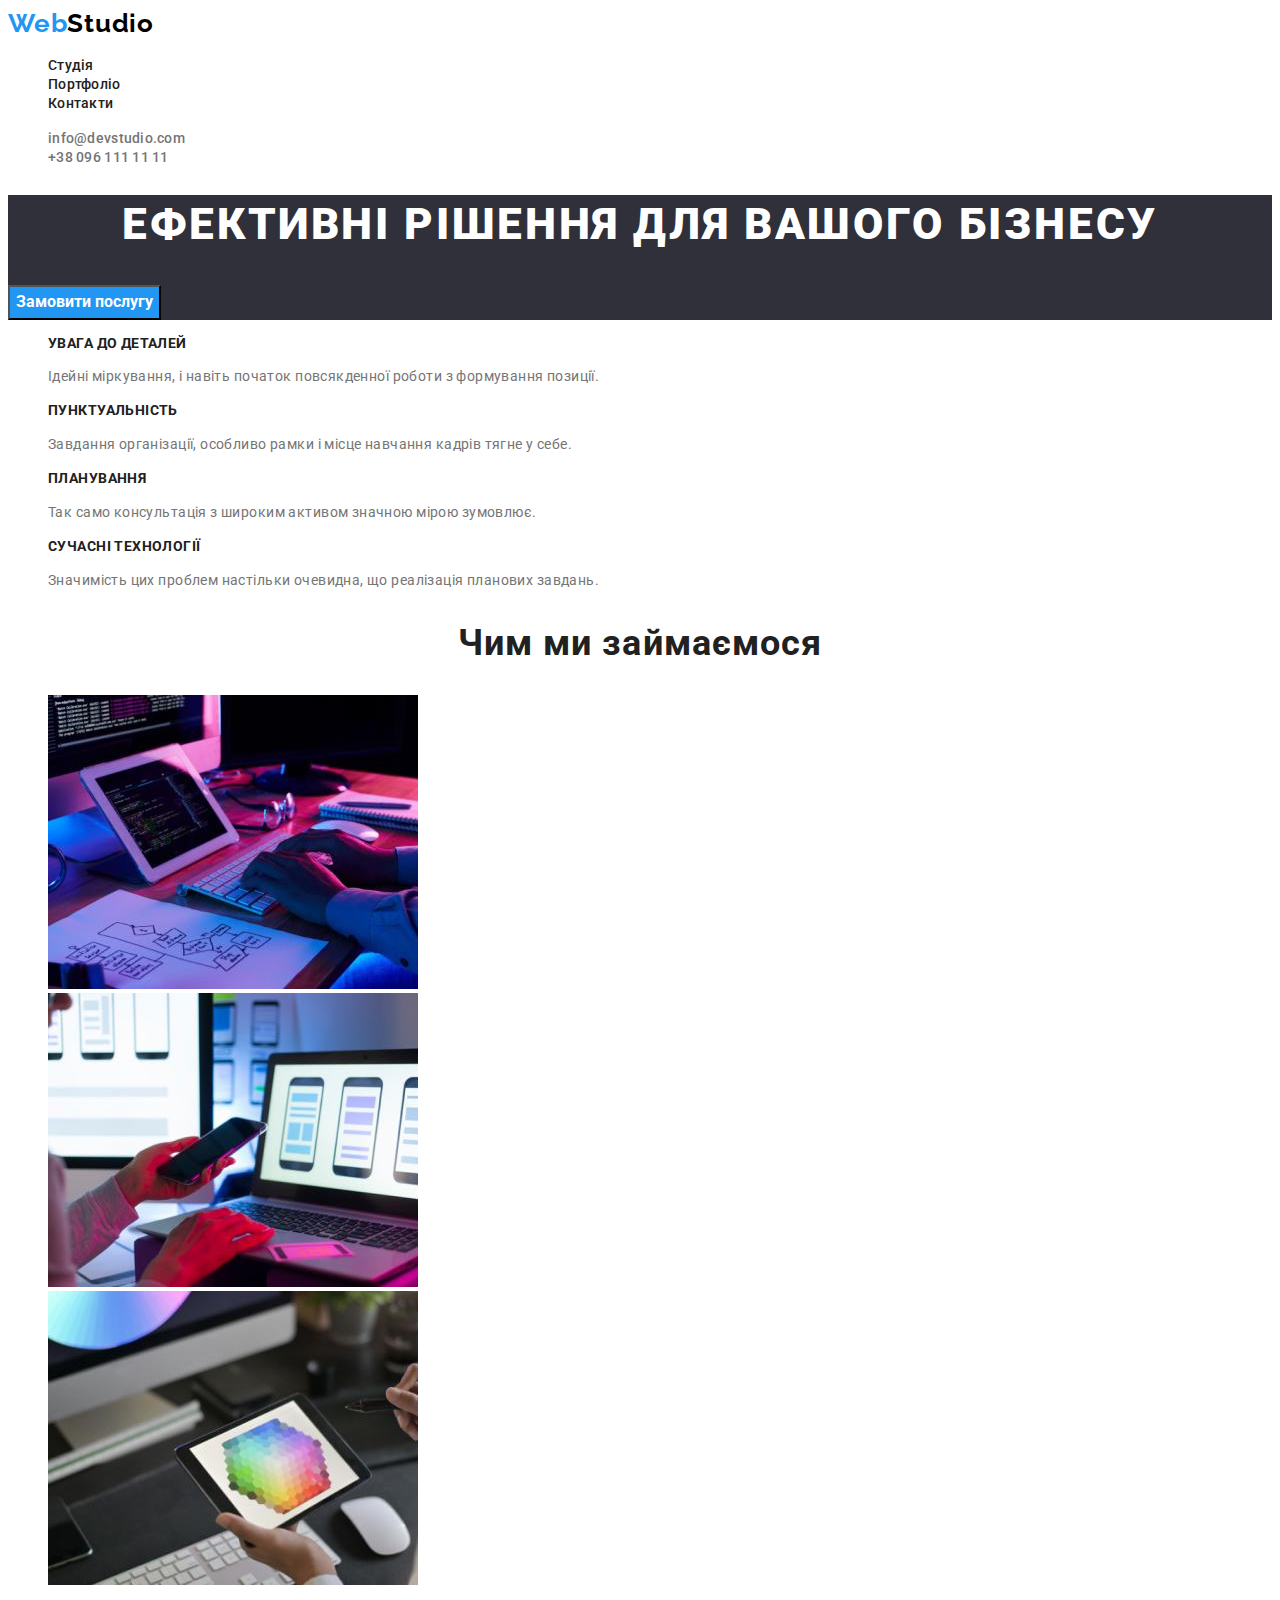
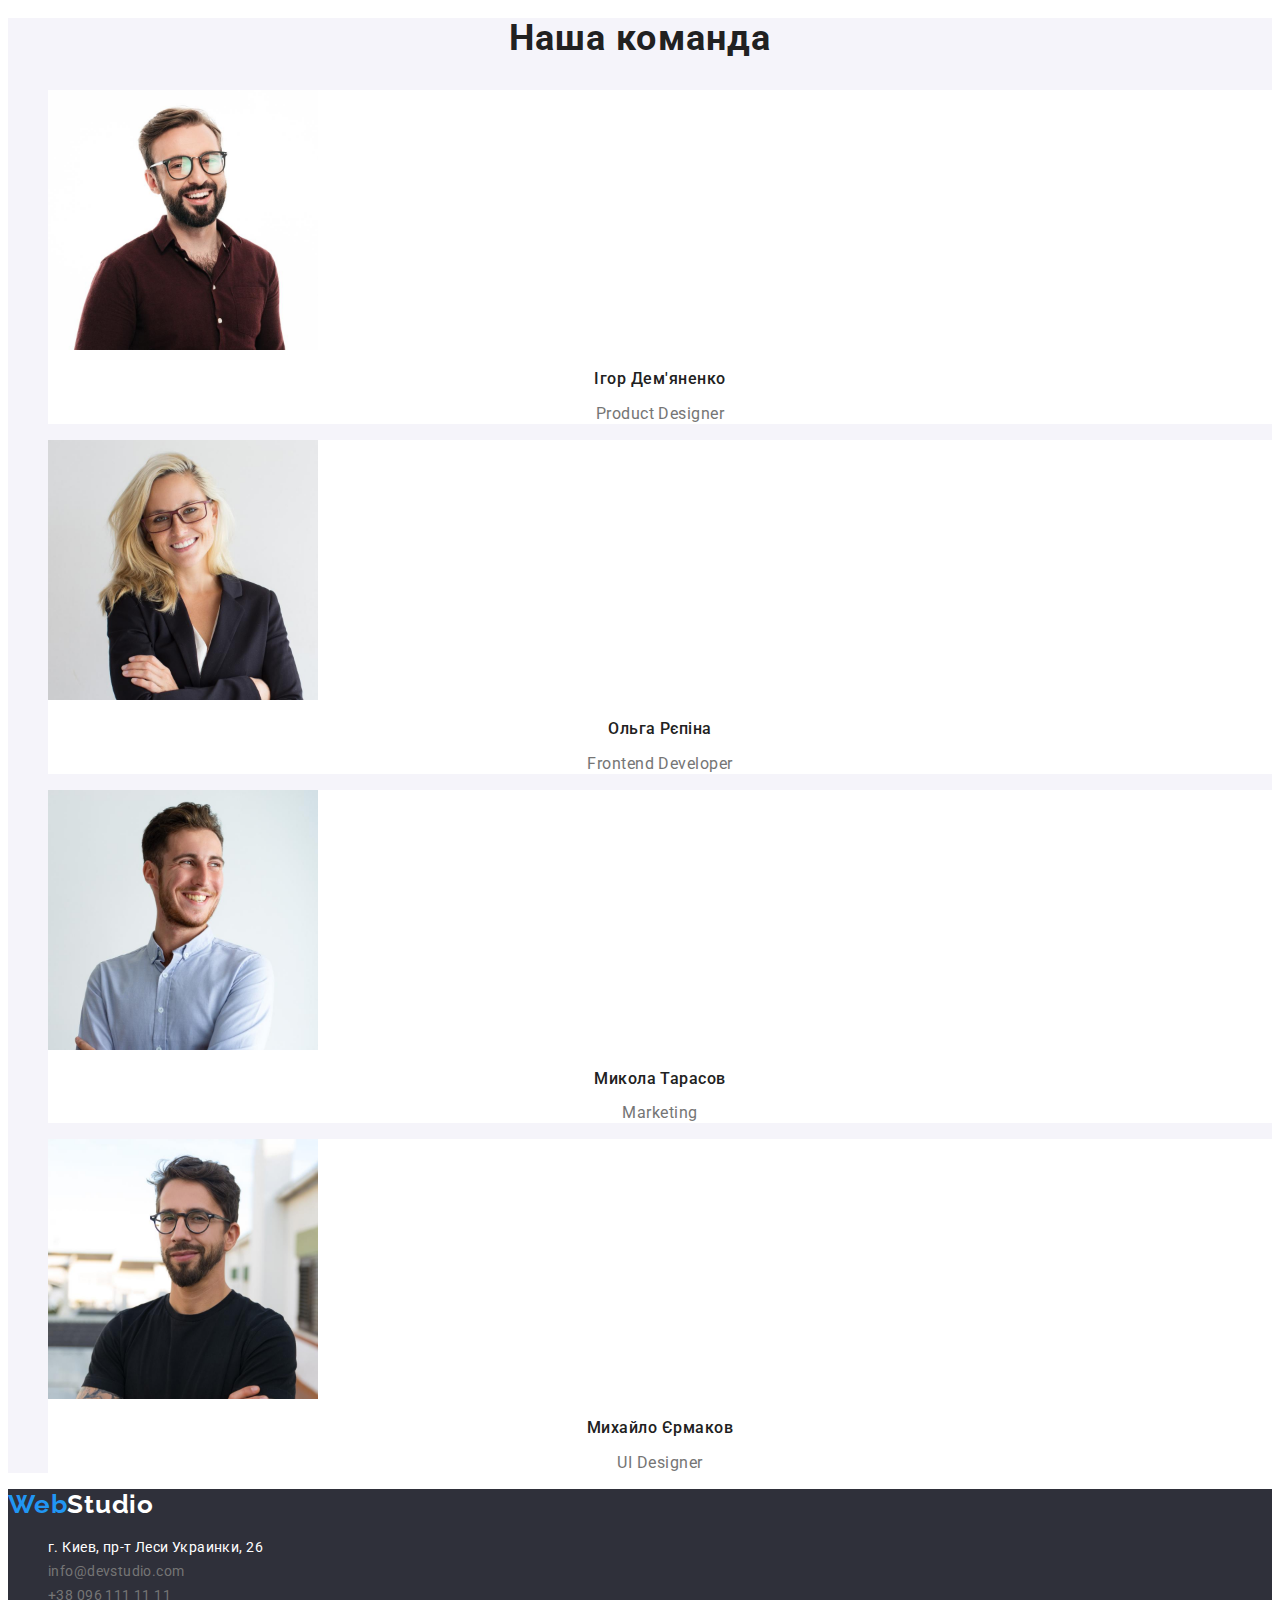
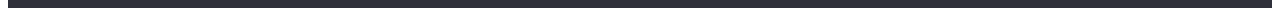
==== index.html @ 540c0295 "створив новий репозиторій" ====
<!DOCTYPE html>
<html lang="uk">
<head>
    <meta charset="UTF-8">
    <meta http-equiv="X-UA-Compatible" content="IE=edge">
    <meta name="viewport" content="width=device-width, initial-scale=1.0">
    <title>Document</title>
    <link href="https://fonts.googleapis.com/css2?family=Raleway:wght@700&family=Roboto:wght@400;500;700;900&display=swap"
        rel="stylesheet">
    <link rel="stylesheet" href="./css/styles.css">
</head>
<body>
    <header>
        <!--Шапка сайту-->
        <nav>
        <a class="logo-link-header" href="./index.html"><span class="logo-link">Web</span>Studio</a>
        <ul class="social-links list">
            <li><a class="link" href="./index.html">Студія</a></li>
            <li><a class="link" href="./portfolio.html">Портфоліо</a></li>
            <li><a class="link" href="">Контакти</a></li>
        </ul>
        </nav>
        <ul class="contacts-link list">
            <li><a class="contacts" href="mailto:info@devstudio.com">info@devstudio.com</a></li>
            <li><a class="contacts" href="tel:+380961111111">+38 096 111 11 11</a></li>
        </ul>
    </header>
    <main>
        <!-- Герой -->
        <section class="hero">
            <h1 class="hero-titel">Ефективні рішення для вашого бізнесу</h1>
            <button class="hero-button" type="button">Замовити послугу</button>
        </section>
        
        <!-- Особливості -->
        <section class="features">
            <h2 class="visually-hidden">Наші особливості</h2>
            <ul class="features-list list">
                <li>
                    <h3 class="features-list-titel">увага до деталей</h3>
                    <p class="text">Ідейні міркування, і навіть початок повсякденної роботи з формування позиції.</p>
                </li>
                <li>
                    <h3 class="features-list-titel">пунктуальність</h3>
                    <p class="text">Завдання організації, особливо рамки і місце навчання кадрів тягне у себе.</p>
                </li>
                <li>
                    <h3 class="features-list-titel">планування</h3>
                    <p class="text">Так само консультація з широким активом значною мірою зумовлює.</p>
                </li>
                <li>
                    <h3 class="features-list-titel">сучасні технології</h3>
                    <p class="text">Значимість цих проблем настільки очевидна, що реалізація планових завдань.</p>
                </li>
            </ul>
        </section>
        <!-- Можливості -->
        <section class="about">
            <h2 class="section-titel">Чим ми займаємося</h2>
            <ul class="list">
                <li><img src="./images/box1.jpg" alt="десктопні додатки" width="370"></li>
                <li><img src="./images/box2.jpg" alt="мобільні додатки" width="370"></li>
                <li><img src="./images/box3.jpg" alt="дизайнерські рішення" width="370"></li>
            </ul>
        </section>
        <!-- Команда -->
        <section class="section-team">
            <h2 class="section-titel">Наша команда</h2>
            <ul class="team-list list">
                <li class="team-item">
                    <img src="./images/productdesigner.jpg" alt="Ігор Дем'яненко" width="270">
                    <h3 class="team">Ігор Дем'яненко</h3>
                    <p class="text">Product Designer</p>
                </li>
                <li class="team-item">
                    <img src="./images/frontenddeveloper.jpg" alt="Ольга Рєпіна" width="270">
                    <h3 class="team">Ольга Рєпіна</h3>
                    <p class="text">Frontend Developer</p>
                </li>
                <li class="team-item">
                    <img src="./images/marketing.jpg" alt="Микола Тарасов" width="270">
                    <h3 class="team">Микола Тарасов</h3>
                    <p class="text">Marketing</p>
                </li>
                <li class="team-item">
                    <img src="./images/uidesigner.jpg" alt="Михайло Єрмаков" width="270">
                    <h3 class="team">Михайло Єрмаков</h3>
                    <p class="text">UI Designer</p>
                </li>
            </ul>
        </section>
    </main>

    <!-- Підвал -->
    <footer>
        <a class="logo-link-footer" href="./index.html"><span class="logo-link">Web</span>Studio</a>
        <address class="address-link-footer">
            <ul class="link-footer list">
            <li><a class="second-link link" href="https://goo.gl/maps/CPtrU1FHBa2aNyZL9" target="_blank" rel="noopener noreferrer nofollow">г. Киев, пр-т Леси
                Украинки, 26</a></li>
            <li><a class="link" href="mailto:info@devstudio.com" lang="en">info@devstudio.com</a></li>
            <li><a class="link" href="tel:+380961111111">+38 096 111 11 11</a></li>
            </ul>
        </address>
    </footer>

    
</body>
</html>
---- css/styles.css ----
:root {
  --accent-color: #2196f3;
  --primary-whit-color: #ffffff;
  --titel-text-color: #212121;
  --primary-text-color: #757575;
  --primary-black-color: #000000;
  --secondary-beckground-color: #2f303a;
  --team-background-color: #f5f4fa;
  --button-background-color: #188ce8;
}

body {
  background-color: var(--primary-whit-color);
  color: var(--primary-text-color);
  font-family: Roboto, sans-serif;
}

/* logo */

.logo-link {
  color: var(--accent-color);
}
.logo-link-header {
  font-family: Raleway, cursive;
  color: var(--primary-black-color);
  text-decoration: none;
  font-weight: 700;
  font-size: 26px;
  line-height: 1.19;
  letter-spacing: 0.03em;
}
/* site-nav */

.social-links .link {
  color: var(--titel-text-color);
  text-decoration: none;
  list-style-type: none;
  font-weight: 500;
  font-size: 14px;
  line-height: 1.14;
  letter-spacing: 0.02em;
}
.social-links .link:hover,
.social-links .link:focus {
  color: var(--accent-color);
}

.contacts-link .contacts {
  color: var(--primary-text-color);
  text-decoration: none;
  font-weight: 500;
  font-size: 14px;
  line-height: 1.14;
  letter-spacing: 0.02em;
}
.contacts-link .contacts:hover,
.contacts-link .contacts:focus {
  color: var(--accent-color);
}

/* Герой */

.hero {
  background-color: var(--secondary-beckground-color);
}
.hero .hero-titel {
  color: var(--primary-whit-color);
  font-weight: 900;
  font-size: 44px;
  line-height: 1.36;
  letter-spacing: 0.06em;
  text-transform: uppercase;
  text-align: center;
}

/* button */

.hero .hero-button {
  background-color: var(--accent-color);
  color: var(--primary-whit-color);
  font-family: inherit;
  font-weight: 700;
  font-size: 16px;
  line-height: 1.8;
  display: flex;
  align-items: center;
  text-align: center;
  cursor: pointer;
}

.hero .hero-button:hover,
.hero .hero-button:focus {
  background-color: var(--button-background-color);
}

/* Команда */

.section-team {
  background-color: var(--team-background-color);
}

.section-titel {
  color: var(--titel-text-color);
  font-weight: 700;
  font-size: 36px;
  line-height: 1.16;
  text-align: center;
  letter-spacing: 0.03em;
}

.visually-hidden {
  position: absolute;
  white-space: nowrap;
  width: 1px;
  height: 1px;
  overflow: hidden;
  border: 0;
  padding: 0;
  clip: rect(0 0 0 0);
  clip-path: inset(50%);
  margin: -1px;
}

/* features */

.features-list-titel {
  color: var(--titel-text-color);
  font-weight: 700;
  font-size: 14px;
  line-height: 1.14;
  letter-spacing: 0.03em;
  text-transform: uppercase;
}

.features-list .text {
  font-weight: 400;
  font-size: 14px;
  line-height: 1.71;
  letter-spacing: 0.03em;
}

/* Команда */

.team {
  color: var(--titel-text-color);
  font-weight: 500;
  font-size: 16px;
  line-height: 1.18;
  text-align: center;
  letter-spacing: 0.03em;
}

.team-list .text {
  font-weight: 400;
  font-size: 16px;
  line-height: 1.18;
  text-align: center;
  letter-spacing: 0.03em;
}

.team-list .team-item {
  background-color: var(--primary-whit-color);
}

/* portfolio */

.filters .filters-button {
  background-color: #f5f4fa;
  color: var(--titel-text-color);
  font-weight: 500;
  font-size: 16px;
  line-height: 1.6;
  text-align: center;
  letter-spacing: 0.03em;
  font-family: inherit;
  cursor: pointer;
}

.filters .filters-button:hover,
.filters .filters-button:focus {
  background-color: var(--accent-color);
  color: var(--primary-whit-color);
}

.work-items {
  color: var(--titel-text-color);
  font-weight: 700;
  font-size: 18px;
  line-height: 2;
  letter-spacing: 0.06em;
}

.work-list .text {
  font-weight: 400;
  font-size: 16px;
  line-height: 1.8;
  letter-spacing: 0.03em;
}

li {
  list-style-type: none;
}

/* footer */

footer {
  background-color: var(--secondary-beckground-color);
}

.logo-link-footer {
  color: var(--primary-whit-color);
  font-family: Raleway, cursive;
  text-decoration: none;
  font-weight: 700;
  font-size: 26px;
  line-height: 1.19;
  letter-spacing: 0.03em;
}

.link-footer .link {
  color: var(--primary-whit-color) 60%;
  text-decoration: none;
  font-weight: 400;
  font-size: 14px;
  line-height: 1.71;
  letter-spacing: 0.03em;
}

.link-footer .second-link {
  color: var(--primary-whit-color);
}

.link-footer {
  font-style: normal;
}
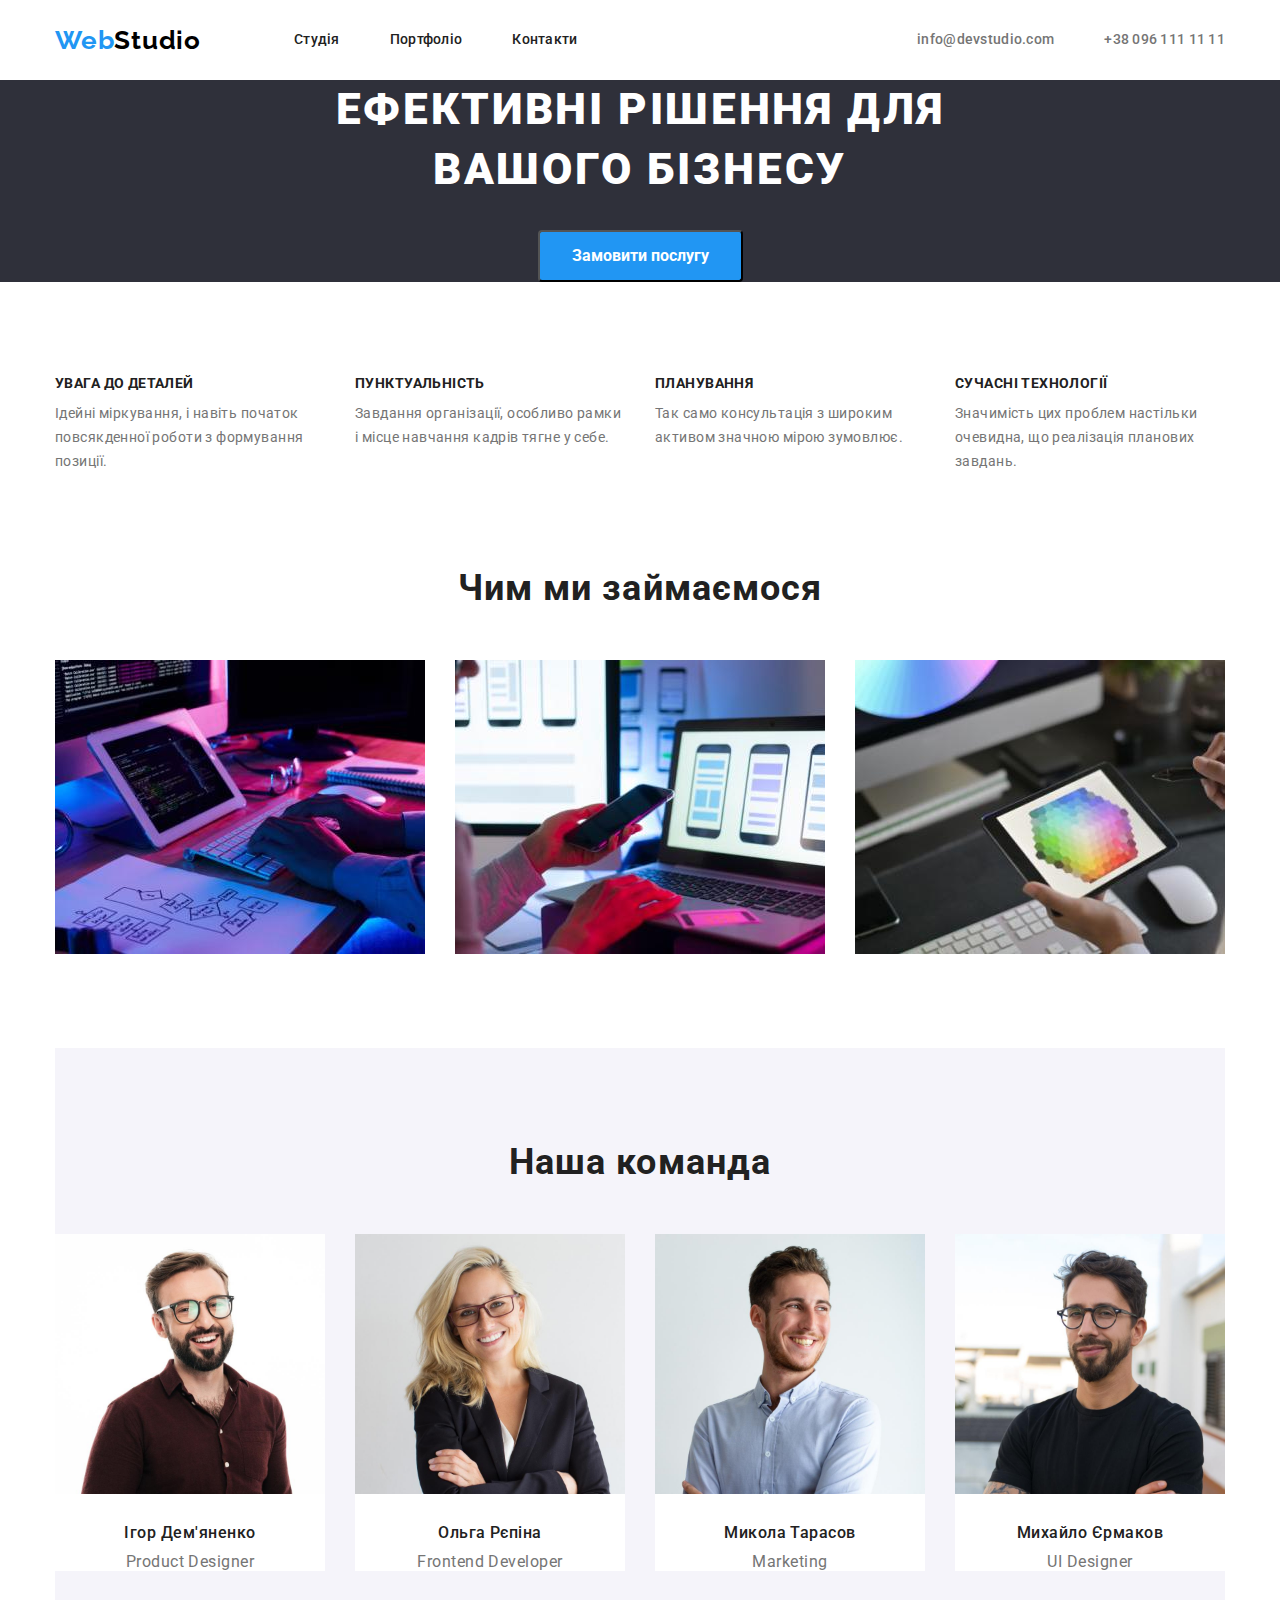
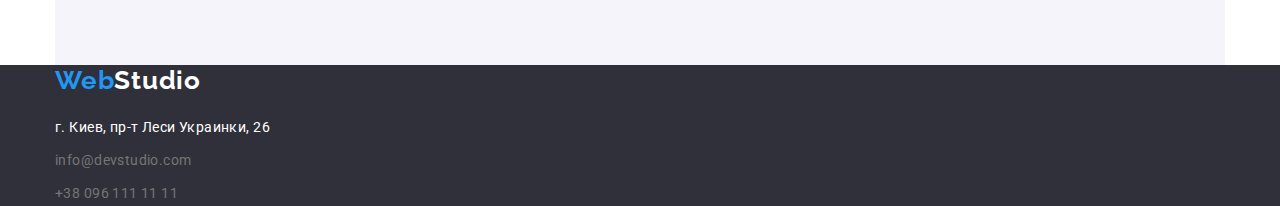
==== commit 58b70cc4: "додав стилі для геометрії та позиціонування контенту за допомогою Flexbox" ====
--- a/index.html
+++ b/index.html
@@ -5,103 +5,116 @@
     <meta http-equiv="X-UA-Compatible" content="IE=edge">
     <meta name="viewport" content="width=device-width, initial-scale=1.0">
     <title>Document</title>
-    <link href="https://fonts.googleapis.com/css2?family=Raleway:wght@700&family=Roboto:wght@400;500;700;900&display=swap"
+        <link href="https://fonts.googleapis.com/css2?family=Raleway:wght@700&family=Roboto:wght@400;500;700;900&display=swap"
         rel="stylesheet">
-    <link rel="stylesheet" href="./css/styles.css">
+        <link rel="stylesheet" href="https://cdnjs.cloudflare.com/ajax/libs/modern-normalize/1.1.0/modern-normalize.min.css">
+        <link rel="stylesheet" href="./css/styles.css">
 </head>
 <body>
     <header>
         <!--Шапка сайту-->
-        <nav>
+        <div class="container main-nav">
+        <nav class="main-nav">
         <a class="logo-link-header" href="./index.html"><span class="logo-link">Web</span>Studio</a>
         <ul class="social-links list">
-            <li><a class="link" href="./index.html">Студія</a></li>
-            <li><a class="link" href="./portfolio.html">Портфоліо</a></li>
-            <li><a class="link" href="">Контакти</a></li>
+            <li class="item"><a class="link" href="./index.html">Студія</a></li>
+            <li class="item"><a class="link" href="./portfolio.html">Портфоліо</a></li>
+            <li class="item"><a class="link" href="">Контакти</a></li>
         </ul>
         </nav>
         <ul class="contacts-link list">
-            <li><a class="contacts" href="mailto:info@devstudio.com">info@devstudio.com</a></li>
-            <li><a class="contacts" href="tel:+380961111111">+38 096 111 11 11</a></li>
+            <li class="item"><a class="contacts" href="mailto:info@devstudio.com">info@devstudio.com</a></li>
+            <li class="item"><a class="contacts" href="tel:+380961111111">+38 096 111 11 11</a></li>
         </ul>
+        </div>
     </header>
     <main>
         <!-- Герой -->
         <section class="hero">
+            <div class="container">
             <h1 class="hero-titel">Ефективні рішення для вашого бізнесу</h1>
             <button class="hero-button" type="button">Замовити послугу</button>
+            </div>
         </section>
         
         <!-- Особливості -->
-        <section class="features">
+        <div class="container">
+        <section class="features section">
             <h2 class="visually-hidden">Наші особливості</h2>
             <ul class="features-list list">
-                <li>
+                <li class="item">
                     <h3 class="features-list-titel">увага до деталей</h3>
                     <p class="text">Ідейні міркування, і навіть початок повсякденної роботи з формування позиції.</p>
                 </li>
-                <li>
+                <li class="item">
                     <h3 class="features-list-titel">пунктуальність</h3>
                     <p class="text">Завдання організації, особливо рамки і місце навчання кадрів тягне у себе.</p>
                 </li>
-                <li>
+                <li class="item">
                     <h3 class="features-list-titel">планування</h3>
                     <p class="text">Так само консультація з широким активом значною мірою зумовлює.</p>
                 </li>
-                <li>
+                <li class="item">
                     <h3 class="features-list-titel">сучасні технології</h3>
                     <p class="text">Значимість цих проблем настільки очевидна, що реалізація планових завдань.</p>
                 </li>
             </ul>
         </section>
+        </div>
         <!-- Можливості -->
+        <div class="container">
         <section class="about">
             <h2 class="section-titel">Чим ми займаємося</h2>
-            <ul class="list">
-                <li><img src="./images/box1.jpg" alt="десктопні додатки" width="370"></li>
-                <li><img src="./images/box2.jpg" alt="мобільні додатки" width="370"></li>
-                <li><img src="./images/box3.jpg" alt="дизайнерські рішення" width="370"></li>
+            <ul class="about-list list">
+                <li class="item"><img src="./images/box1.jpg" alt="десктопні додатки" width="370"></li>
+                <li class="item"><img src="./images/box2.jpg" alt="мобільні додатки" width="370"></li>
+                <li class="item"><img src="./images/box3.jpg" alt="дизайнерські рішення" width="370"></li>
             </ul>
         </section>
+        </div>
         <!-- Команда -->
-        <section class="section-team">
+        <div class="container">
+        <section class="section-team section">
             <h2 class="section-titel">Наша команда</h2>
             <ul class="team-list list">
                 <li class="team-item">
-                    <img src="./images/productdesigner.jpg" alt="Ігор Дем'яненко" width="270">
+                    <img src="./images/productdesigner.jpg" alt="Ігор Дем'яненко" width="270" class="team-img">
                     <h3 class="team">Ігор Дем'яненко</h3>
                     <p class="text">Product Designer</p>
                 </li>
                 <li class="team-item">
-                    <img src="./images/frontenddeveloper.jpg" alt="Ольга Рєпіна" width="270">
+                    <img src="./images/frontenddeveloper.jpg" alt="Ольга Рєпіна" width="270" class="team-img">
                     <h3 class="team">Ольга Рєпіна</h3>
                     <p class="text">Frontend Developer</p>
                 </li>
                 <li class="team-item">
-                    <img src="./images/marketing.jpg" alt="Микола Тарасов" width="270">
+                    <img src="./images/marketing.jpg" alt="Микола Тарасов" width="270" class="team-img">
                     <h3 class="team">Микола Тарасов</h3>
                     <p class="text">Marketing</p>
                 </li>
                 <li class="team-item">
-                    <img src="./images/uidesigner.jpg" alt="Михайло Єрмаков" width="270">
+                    <img src="./images/uidesigner.jpg" alt="Михайло Єрмаков" width="270" class="team-img">
                     <h3 class="team">Михайло Єрмаков</h3>
                     <p class="text">UI Designer</p>
                 </li>
             </ul>
         </section>
+        </div>
     </main>
 
     <!-- Підвал -->
     <footer>
+        <div class="container">
         <a class="logo-link-footer" href="./index.html"><span class="logo-link">Web</span>Studio</a>
         <address class="address-link-footer">
             <ul class="link-footer list">
-            <li><a class="second-link link" href="https://goo.gl/maps/CPtrU1FHBa2aNyZL9" target="_blank" rel="noopener noreferrer nofollow">г. Киев, пр-т Леси
+            <li class="item"><a class="second-link link" href="https://goo.gl/maps/CPtrU1FHBa2aNyZL9" target="_blank" rel="noopener noreferrer nofollow">г. Киев, пр-т Леси
                 Украинки, 26</a></li>
-            <li><a class="link" href="mailto:info@devstudio.com" lang="en">info@devstudio.com</a></li>
-            <li><a class="link" href="tel:+380961111111">+38 096 111 11 11</a></li>
+            <li class="item"><a class="link" href="mailto:info@devstudio.com" lang="en">info@devstudio.com</a></li>
+            <li class="item"><a class="link" href="tel:+380961111111">+38 096 111 11 11</a></li>
             </ul>
         </address>
+        </div>
     </footer>
 
     
--- a/css/styles.css
+++ b/css/styles.css
@@ -9,12 +9,38 @@
   --button-background-color: #188ce8;
 }
 
+html {
+  box-sizing: border-box;
+}
+
 body {
   background-color: var(--primary-whit-color);
   color: var(--primary-text-color);
   font-family: Roboto, sans-serif;
 }
 
+.container {
+  width: 1200px;
+  padding-left: 15px;
+  padding-right: 15px;
+  margin-left: auto;
+  margin-right: auto;
+}
+
+img {
+  display: block;
+}
+
+h1,
+h2,
+h3,
+ul,
+p {
+  padding: 0;
+  margin: 0;
+  list-style: none;
+}
+
 /* logo */
 
 .logo-link {
@@ -31,8 +57,27 @@
 }
 /* site-nav */
 
+.main-nav {
+  display: flex;
+  align-items: center;
+}
+
+.social-links {
+  display: flex;
+  margin-left: 93px;
+}
+
+.social-links .item:not(:last-child) {
+  margin-right: 50px;
+}
+
 .social-links .link {
-  color: var(--titel-text-color);
+  display: block;
+  padding-top: 32px;
+  padding-bottom: 32px;
+
+  color: var(--titel-text-color);
+
   text-decoration: none;
   list-style-type: none;
   font-weight: 500;
@@ -45,7 +90,22 @@
   color: var(--accent-color);
 }
 
+/*contacts link*/
+
+.contacts-link {
+  display: flex;
+  margin-left: auto;
+}
+
+.contacts-link .item:not(:last-child) {
+  margin-right: 50px;
+}
+
 .contacts-link .contacts {
+  display: block;
+  padding-top: 32px;
+  padding-bottom: 32px;
+
   color: var(--primary-text-color);
   text-decoration: none;
   font-weight: 500;
@@ -62,6 +122,7 @@
 
 .hero {
   background-color: var(--secondary-beckground-color);
+  text-align: center;
 }
 .hero .hero-titel {
   color: var(--primary-whit-color);
@@ -70,7 +131,10 @@
   line-height: 1.36;
   letter-spacing: 0.06em;
   text-transform: uppercase;
-  text-align: center;
+  margin-bottom: 30px;
+  width: 696px;
+  margin-left: auto;
+  margin-right: auto;
 }
 
 /* button */
@@ -82,10 +146,13 @@
   font-weight: 700;
   font-size: 16px;
   line-height: 1.8;
-  display: flex;
+  display: inline-block;
   align-items: center;
   text-align: center;
   cursor: pointer;
+  padding: 10px 32px;
+  border-radius: 4px;
+  min-width: 152px;
 }
 
 .hero .hero-button:hover,
@@ -93,6 +160,15 @@
   background-color: var(--button-background-color);
 }
 
+.section {
+  padding-top: 94px;
+  padding-bottom: 94px;
+}
+
+.about {
+  margin-bottom: 94px;
+}
+
 /* Команда */
 
 .section-team {
@@ -106,6 +182,7 @@
   line-height: 1.16;
   text-align: center;
   letter-spacing: 0.03em;
+  margin-bottom: 50px;
 }
 
 .visually-hidden {
@@ -123,6 +200,19 @@
 
 /* features */
 
+.features-list {
+  display: flex;
+  justify-content: center;
+}
+
+.features-list .item {
+  width: 270px;
+}
+
+.features-list .item:not(:last-child) {
+  margin-right: 30px;
+}
+
 .features-list-titel {
   color: var(--titel-text-color);
   font-weight: 700;
@@ -130,6 +220,7 @@
   line-height: 1.14;
   letter-spacing: 0.03em;
   text-transform: uppercase;
+  margin-bottom: 10px;
 }
 
 .features-list .text {
@@ -139,7 +230,27 @@
   letter-spacing: 0.03em;
 }
 
+/* Можливості */
+
+.about-list {
+  display: flex;
+  justify-content: center;
+}
+
+.about-list .item {
+  width: 370px;
+}
+
+.about-list .item:not(:last-child) {
+  margin-right: 30px;
+}
+
 /* Команда */
+
+.team-list {
+  display: flex;
+  justify-content: center;
+}
 
 .team {
   color: var(--titel-text-color);
@@ -148,6 +259,11 @@
   line-height: 1.18;
   text-align: center;
   letter-spacing: 0.03em;
+  margin-bottom: 10px;
+}
+
+.team-img {
+  margin-bottom: 30px;
 }
 
 .team-list .text {
@@ -162,7 +278,21 @@
   background-color: var(--primary-whit-color);
 }
 
+.team-list .team-item:not(:last-child) {
+  margin-right: 30px;
+}
+
 /* portfolio */
+
+.filters {
+  display: flex;
+  justify-content: center;
+}
+
+.filters .item:not(:last-child) {
+  margin-right: 8px;
+  margin-bottom: 50px;
+}
 
 .filters .filters-button {
   background-color: #f5f4fa;
@@ -174,6 +304,8 @@
   letter-spacing: 0.03em;
   font-family: inherit;
   cursor: pointer;
+  padding: 6px 22px;
+  border-radius: 4px;
 }
 
 .filters .filters-button:hover,
@@ -182,12 +314,34 @@
   color: var(--primary-whit-color);
 }
 
+.work-list {
+  display: flex;
+  flex-wrap: wrap;
+}
+
+.work-list .item {
+  margin-right: 30px;
+  margin-bottom: 30px;
+  margin-bottom: 30px;
+  width: 370px;
+}
+
+.work-list .item:nth-child(3n) {
+  margin-right: 0;
+}
+
+.work-list .item:nth-last-child(-n + 3) {
+  margin-bottom: 0;
+}
+
 .work-items {
   color: var(--titel-text-color);
   font-weight: 700;
   font-size: 18px;
   line-height: 2;
   letter-spacing: 0.06em;
+  margin-bottom: 4px;
+  margin-left: 24px;
 }
 
 .work-list .text {
@@ -195,6 +349,11 @@
   font-size: 16px;
   line-height: 1.8;
   letter-spacing: 0.03em;
+  margin-left: 24px;
+}
+
+.work-list-img {
+  margin-bottom: 20px;
 }
 
 li {
@@ -215,6 +374,8 @@
   font-size: 26px;
   line-height: 1.19;
   letter-spacing: 0.03em;
+  margin-bottom: 20px;
+  display: block;
 }
 
 .link-footer .link {
@@ -233,3 +394,7 @@
 .link-footer {
   font-style: normal;
 }
+
+.link-footer .item:not(:last-child) {
+  margin-bottom: 9px;
+}
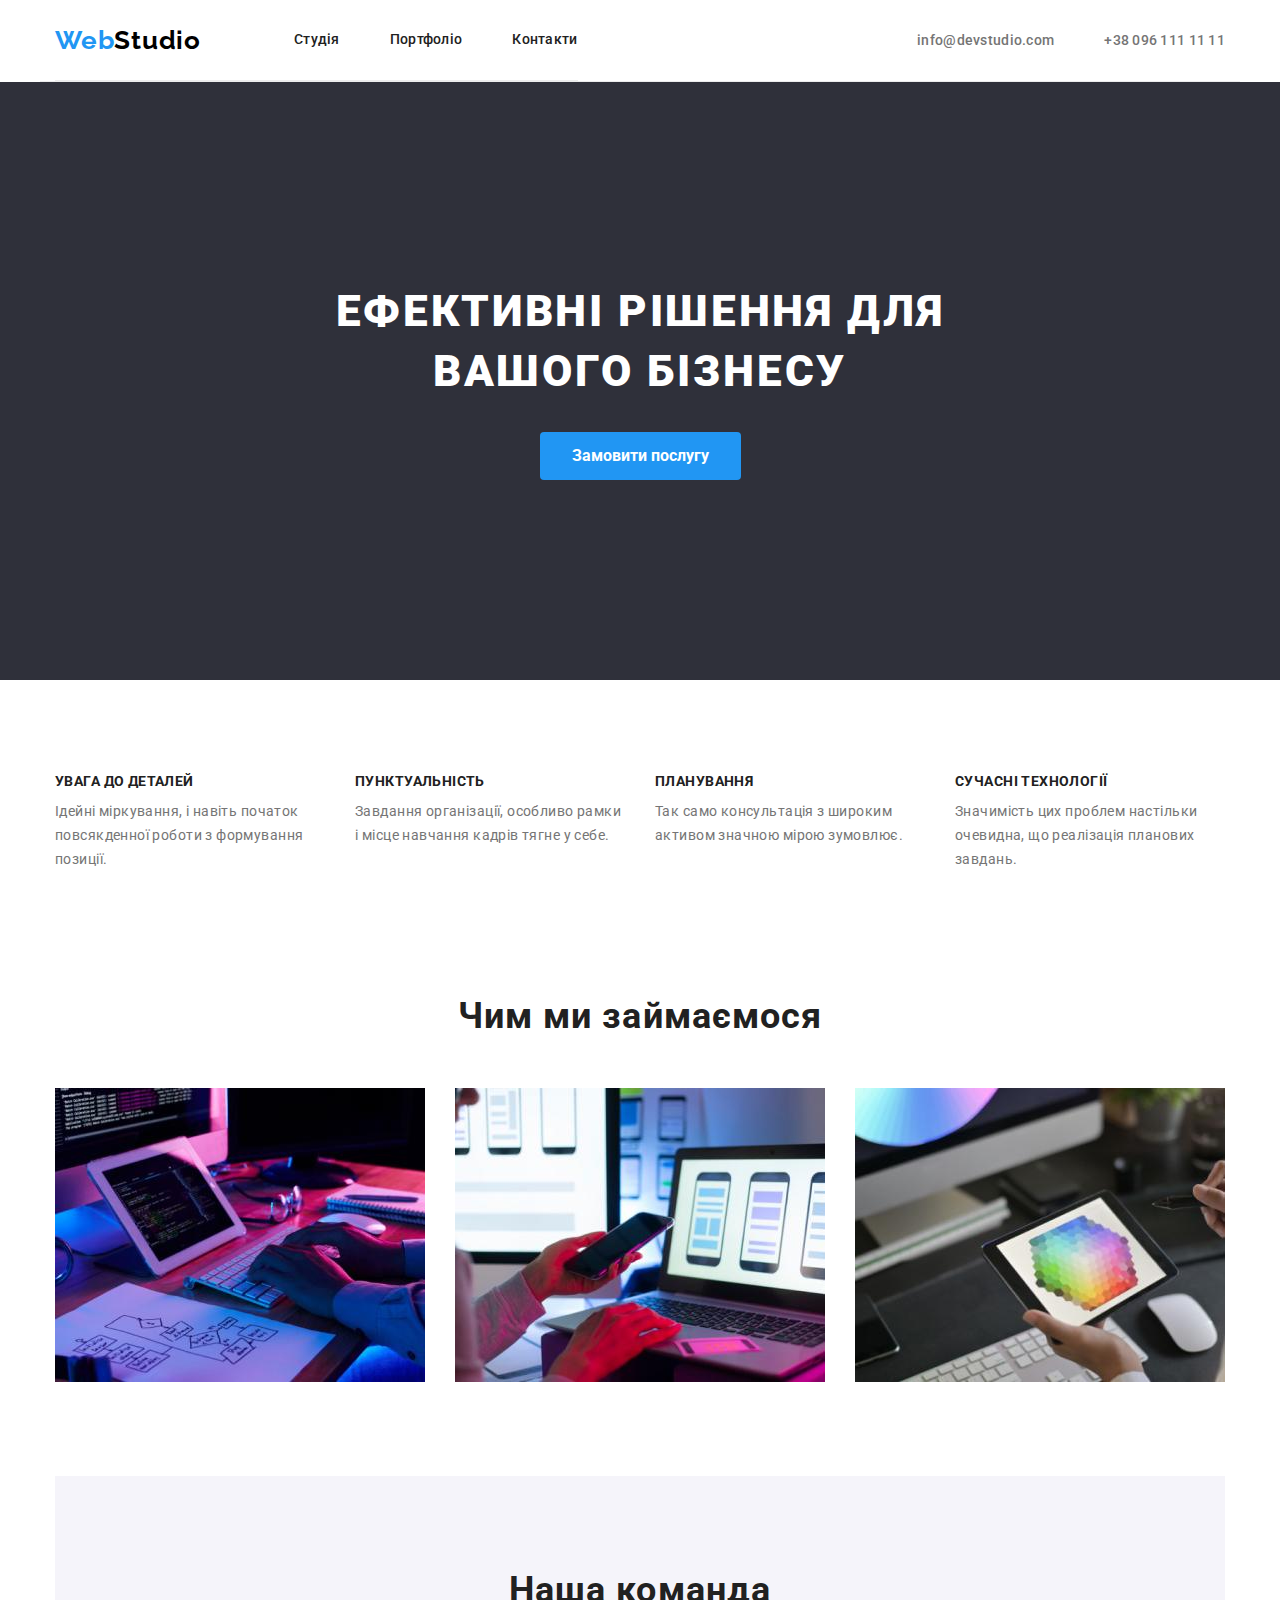
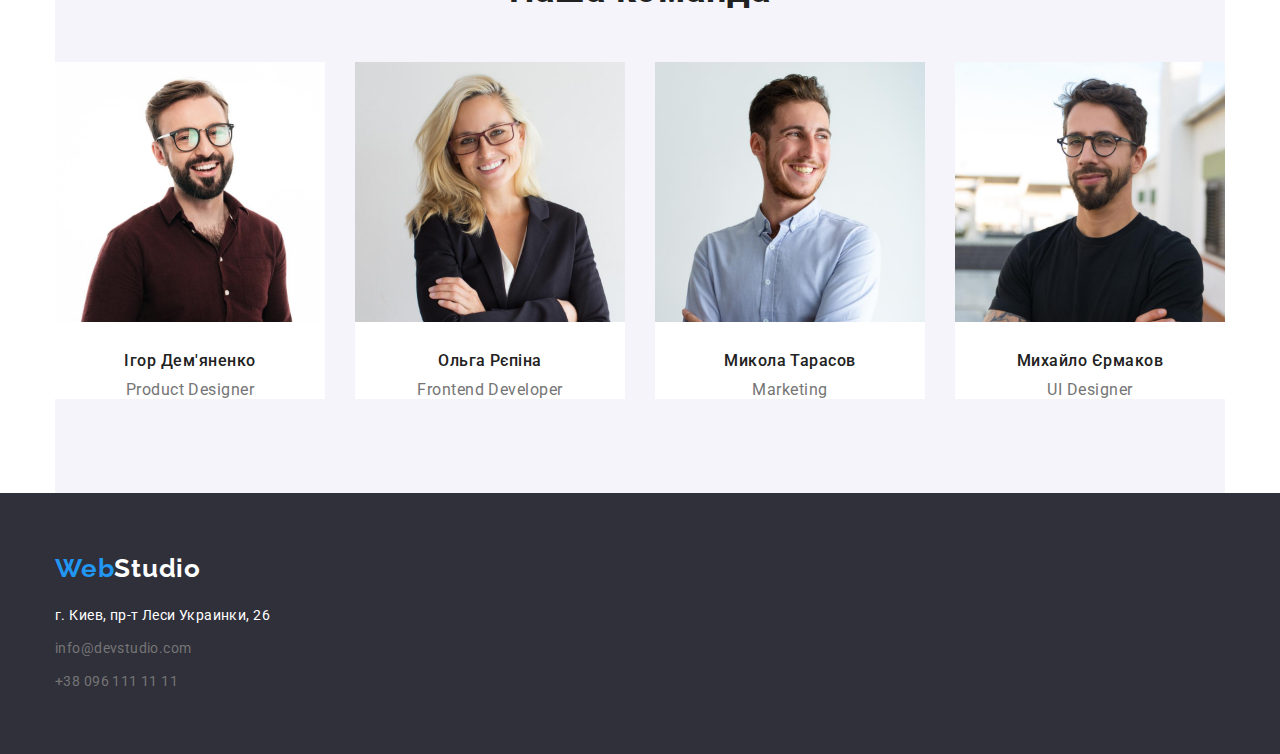
==== commit ceb42676: "виправив помилки у відступах" ====
--- a/index.html
+++ b/index.html
@@ -38,8 +38,8 @@
         </section>
         
         <!-- Особливості -->
-        <div class="container">
         <section class="features section">
+            <div class="container">
             <h2 class="visually-hidden">Наші особливості</h2>
             <ul class="features-list list">
                 <li class="item">
@@ -59,8 +59,8 @@
                     <p class="text">Значимість цих проблем настільки очевидна, що реалізація планових завдань.</p>
                 </li>
             </ul>
+            </div>
         </section>
-        </div>
         <!-- Можливості -->
         <div class="container">
         <section class="about">
--- a/css/styles.css
+++ b/css/styles.css
@@ -60,6 +60,7 @@
 .main-nav {
   display: flex;
   align-items: center;
+  border-bottom: 1px Solid #ececec;
 }
 
 .social-links {
@@ -123,6 +124,8 @@
 .hero {
   background-color: var(--secondary-beckground-color);
   text-align: center;
+  padding-top: 200px;
+  padding-bottom: 200px;
 }
 .hero .hero-titel {
   color: var(--primary-whit-color);
@@ -152,6 +155,7 @@
   cursor: pointer;
   padding: 10px 32px;
   border-radius: 4px;
+  border: 0;
   min-width: 152px;
 }
 
@@ -166,7 +170,7 @@
 }
 
 .about {
-  margin-bottom: 94px;
+  padding-bottom: 94px;
 }
 
 /* Команда */
@@ -228,6 +232,7 @@
   font-size: 14px;
   line-height: 1.71;
   letter-spacing: 0.03em;
+  margin-bottom: 30px;
 }
 
 /* Можливості */
@@ -287,11 +292,11 @@
 .filters {
   display: flex;
   justify-content: center;
+  margin-bottom: 50px;
 }
 
 .filters .item:not(:last-child) {
   margin-right: 8px;
-  margin-bottom: 50px;
 }
 
 .filters .filters-button {
@@ -306,6 +311,7 @@
   cursor: pointer;
   padding: 6px 22px;
   border-radius: 4px;
+  border: 0;
 }
 
 .filters .filters-button:hover,
@@ -341,7 +347,6 @@
   line-height: 2;
   letter-spacing: 0.06em;
   margin-bottom: 4px;
-  margin-left: 24px;
 }
 
 .work-list .text {
@@ -349,7 +354,12 @@
   font-size: 16px;
   line-height: 1.8;
   letter-spacing: 0.03em;
-  margin-left: 24px;
+}
+
+.content-box {
+  padding: 20px 24px;
+  border: 1px solid #eeeeee;
+  border-top: 0;
 }
 
 .work-list-img {
@@ -364,6 +374,8 @@
 
 footer {
   background-color: var(--secondary-beckground-color);
+  padding-top: 60px;
+  padding-bottom: 60px;
 }
 
 .logo-link-footer {
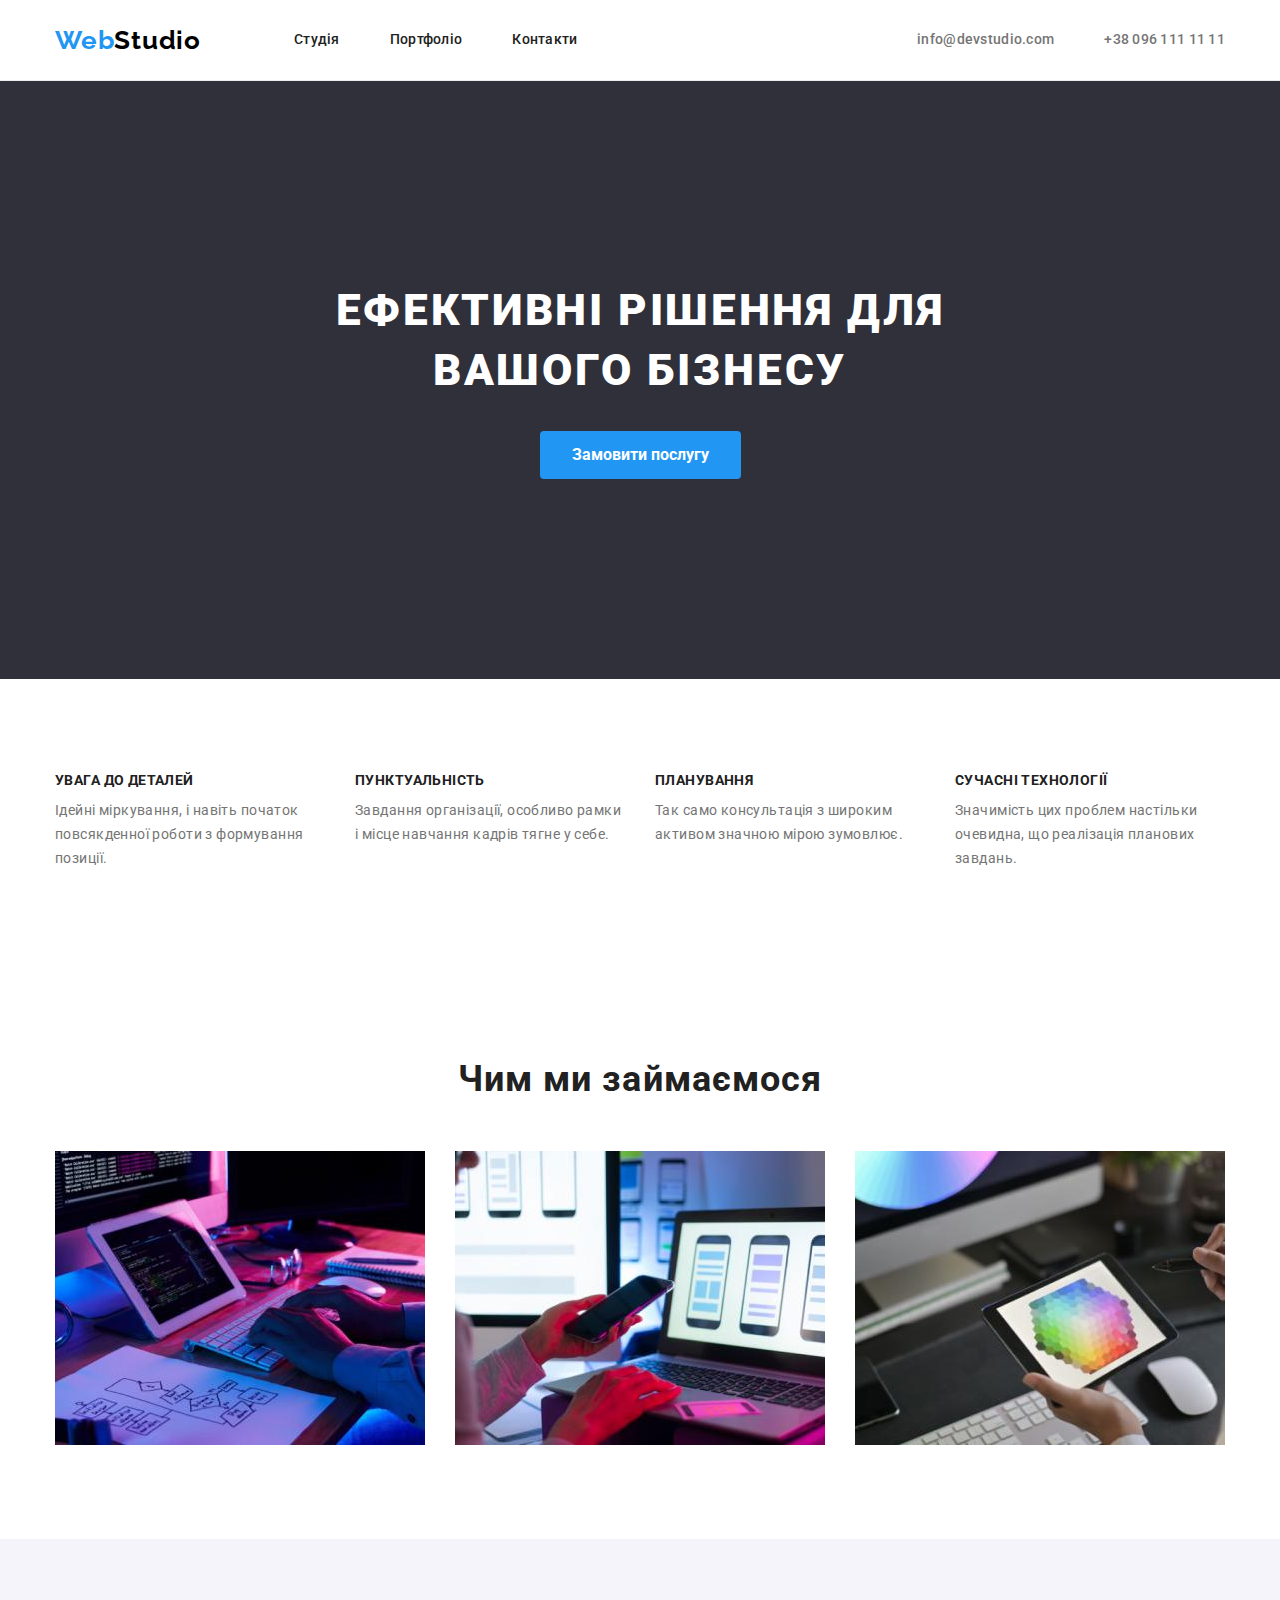
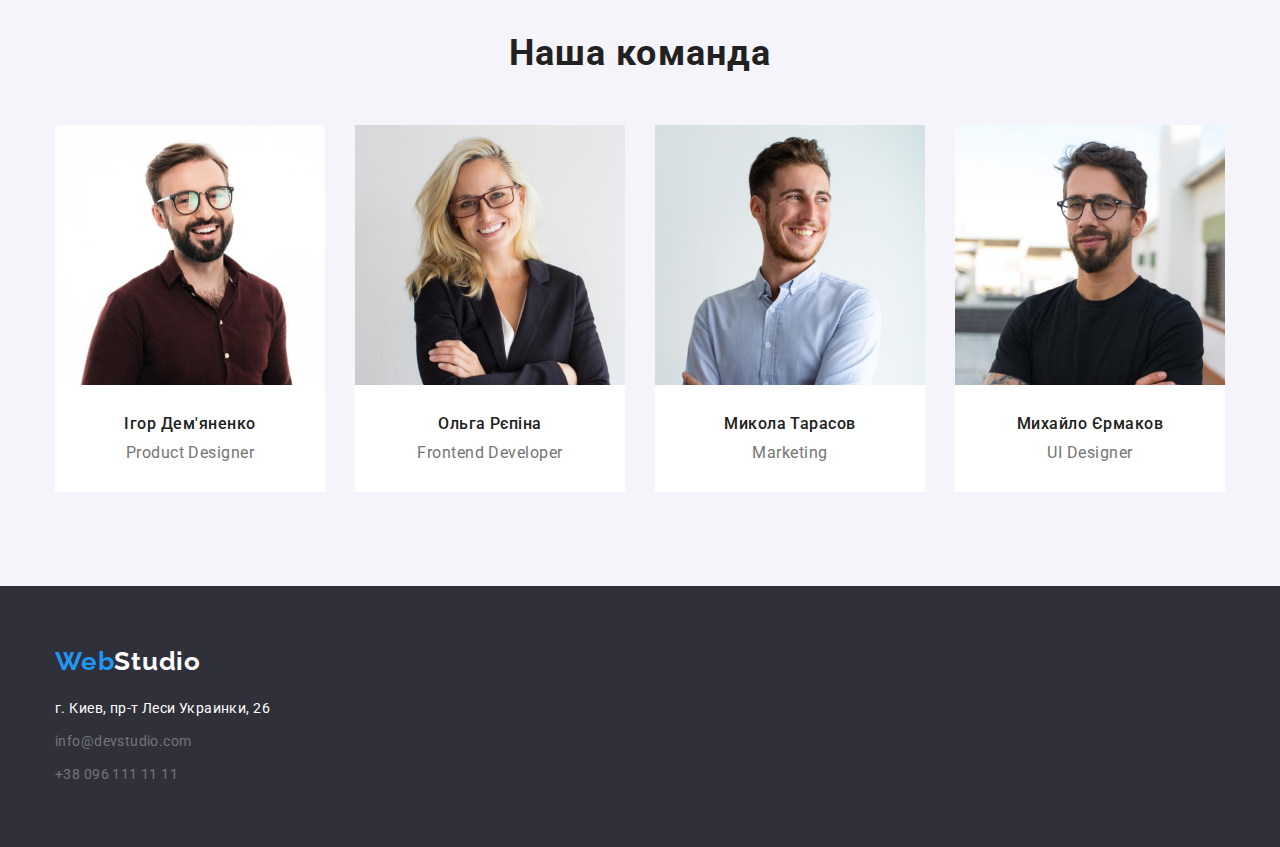
==== commit c49f7ff8: "Виправив деякі помилки" ====
--- a/index.html
+++ b/index.html
@@ -62,19 +62,19 @@
             </div>
         </section>
         <!-- Можливості -->
-        <div class="container">
-        <section class="about">
+        <section class="about section">
+            <div class="container">
             <h2 class="section-titel">Чим ми займаємося</h2>
             <ul class="about-list list">
                 <li class="item"><img src="./images/box1.jpg" alt="десктопні додатки" width="370"></li>
                 <li class="item"><img src="./images/box2.jpg" alt="мобільні додатки" width="370"></li>
                 <li class="item"><img src="./images/box3.jpg" alt="дизайнерські рішення" width="370"></li>
             </ul>
+            </div>
         </section>
-        </div>
         <!-- Команда -->
-        <div class="container">
         <section class="section-team section">
+            <div class="container">
             <h2 class="section-titel">Наша команда</h2>
             <ul class="team-list list">
                 <li class="team-item">
@@ -98,8 +98,8 @@
                     <p class="text">UI Designer</p>
                 </li>
             </ul>
+            </div>
         </section>
-        </div>
     </main>
 
     <!-- Підвал -->
--- a/css/styles.css
+++ b/css/styles.css
@@ -27,6 +27,11 @@
   margin-right: auto;
 }
 
+.section {
+  padding-top: 94px;
+  padding-bottom: 94px;
+}
+
 img {
   display: block;
 }
@@ -41,6 +46,10 @@
   list-style: none;
 }
 
+header {
+  border-bottom: 1px Solid #ececec;
+}
+
 /* logo */
 
 .logo-link {
@@ -60,7 +69,6 @@
 .main-nav {
   display: flex;
   align-items: center;
-  border-bottom: 1px Solid #ececec;
 }
 
 .social-links {
@@ -163,16 +171,6 @@
 .hero .hero-button:focus {
   background-color: var(--button-background-color);
 }
-
-.section {
-  padding-top: 94px;
-  padding-bottom: 94px;
-}
-
-.about {
-  padding-bottom: 94px;
-}
-
 /* Команда */
 
 .section-team {
@@ -228,11 +226,9 @@
 }
 
 .features-list .text {
-  font-weight: 400;
   font-size: 14px;
   line-height: 1.71;
   letter-spacing: 0.03em;
-  margin-bottom: 30px;
 }
 
 /* Можливості */
@@ -272,11 +268,11 @@
 }
 
 .team-list .text {
-  font-weight: 400;
   font-size: 16px;
   line-height: 1.18;
   text-align: center;
   letter-spacing: 0.03em;
+  margin-bottom: 30px;
 }
 
 .team-list .team-item {
@@ -350,7 +346,6 @@
 }
 
 .work-list .text {
-  font-weight: 400;
   font-size: 16px;
   line-height: 1.8;
   letter-spacing: 0.03em;
@@ -362,10 +357,6 @@
   border-top: 0;
 }
 
-.work-list-img {
-  margin-bottom: 20px;
-}
-
 li {
   list-style-type: none;
 }
@@ -393,7 +384,6 @@
 .link-footer .link {
   color: var(--primary-whit-color) 60%;
   text-decoration: none;
-  font-weight: 400;
   font-size: 14px;
   line-height: 1.71;
   letter-spacing: 0.03em;
